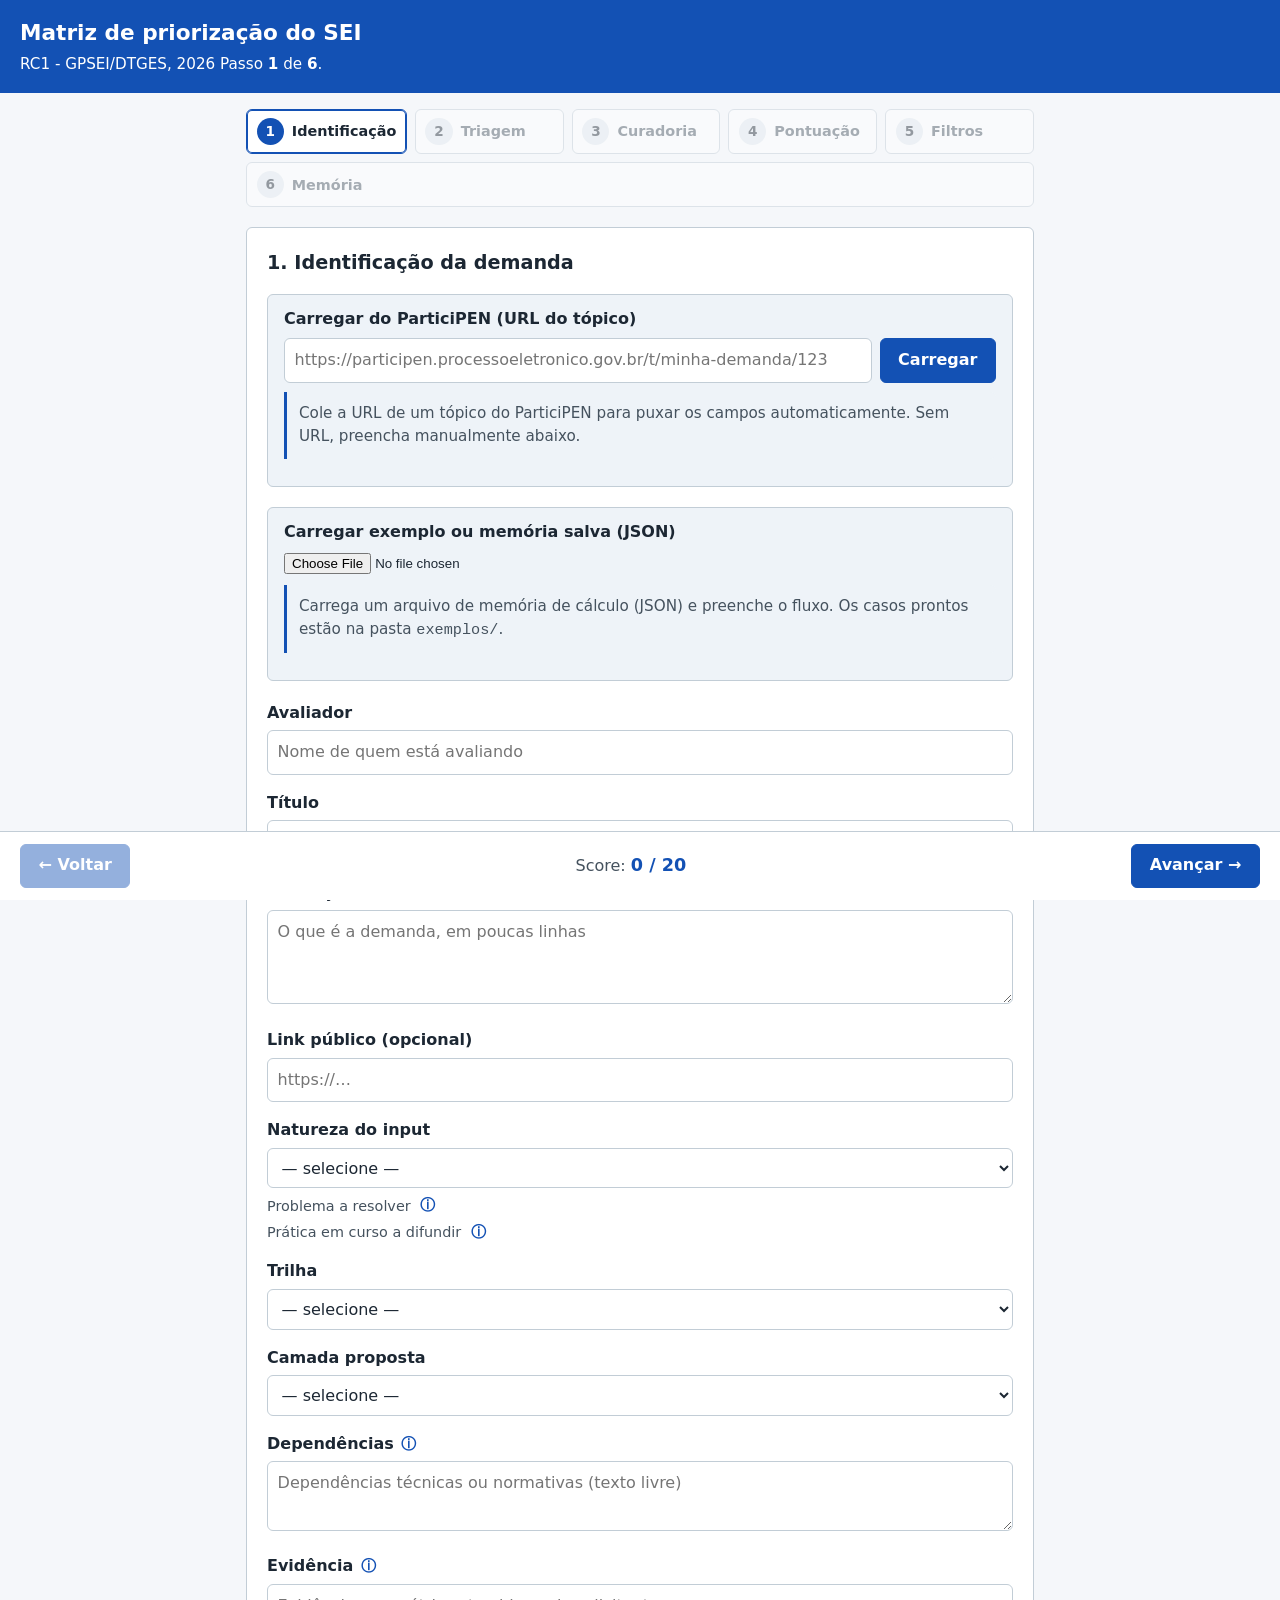
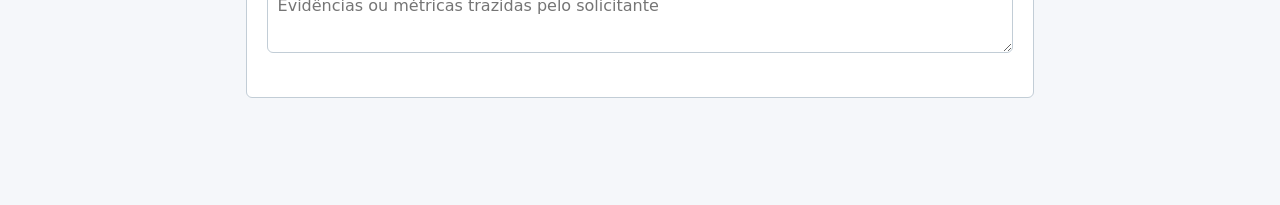
==== index.html @ 7129987b "Update text in index.html for clarity and accuracy" ====
<!DOCTYPE html>
<html lang="pt-BR">
<head>
  <meta charset="UTF-8" />
  <meta name="viewport" content="width=device-width, initial-scale=1.0" />
  <title>Calculadora da matriz de priorização do SEI — Iteração 7</title>
  <link rel="stylesheet" href="styles.css" />
</head>
<body>
  <header class="topo">
    <h1>Matriz de priorização do SEI</h1>
    <p class="subtitulo">
     RC1 - GPSEI/DTGES, 2026
      Passo <strong id="progresso-atual">1</strong> de
      <strong id="progresso-total">6</strong>.
    </p>
  </header>

  <!-- Indicador de passos: passo atual + concluídos. Volta a passos
       anteriores sem perder dados. Renderizado por app.js. -->
  <nav class="stepper" aria-label="Progresso dos passos">
    <ol id="stepper-lista"></ol>
  </nav>

  <main>
    <!-- ============================================================ -->
    <!-- PASSO 1 — Identificação da demanda                           -->
    <!-- ============================================================ -->
    <section class="passo" data-passo="0">
      <h2>1. Identificação da demanda</h2>

      <!-- Carregamento a partir de um tópico do ParticiPEN (Discourse) -->
      <div class="topico-loader">
        <label for="id-topico-url">Carregar do ParticiPEN (URL do tópico)</label>
        <div class="topico-linha">
          <input type="url" id="id-topico-url"
            placeholder="https://…/t/minha-demanda/123" />
          <button type="button" id="btn-carregar-topico">Carregar</button>
          <button type="button" id="btn-reextrair" class="secundario" hidden>Re-extrair</button>
        </div>
        <p id="topico-aviso" class="aviso" hidden role="status" aria-live="polite"></p>
        <p class="ajuda">
          Cole a URL de um tópico do ParticiPEN para puxar os campos
          automaticamente. Sem URL, preencha manualmente abaixo.
        </p>
      </div>

      <!-- Carregar um exemplo pronto ou uma memória de cálculo exportada -->
      <div class="topico-loader">
        <label for="id-exemplo-file">Carregar exemplo ou memória salva (JSON)</label>
        <input type="file" id="id-exemplo-file" accept="application/json,.json" />
        <p id="exemplo-aviso" class="aviso" role="status" aria-live="polite" hidden></p>
        <p class="ajuda">
          Carrega um arquivo de memória de cálculo (JSON) e preenche o fluxo.
          Os casos prontos estão na pasta <code>exemplos/</code>.
        </p>
      </div>

      <div class="campo">
        <label for="id-avaliador">Avaliador</label>
        <input type="text" id="id-avaliador" placeholder="Nome de quem está avaliando" />
      </div>

      <div class="campo">
        <label for="id-titulo">Título</label>
        <input type="text" id="id-titulo" placeholder="Título curto da demanda" />
      </div>

      <div class="campo">
        <label for="id-descricao">Descrição curta</label>
        <textarea id="id-descricao" rows="3"
          placeholder="O que é a demanda, em poucas linhas"></textarea>
      </div>

      <div class="campo">
        <label for="id-link">Link público (opcional)</label>
        <input type="url" id="id-link" placeholder="https://…" />
      </div>

      <div class="campo">
        <label for="id-natureza">Natureza do input</label>
        <select id="id-natureza"></select>
        <ul class="tooltip-opcoes" id="natureza-tips"></ul>
      </div>

      <div class="campo">
        <label for="id-trilha">Trilha</label>
        <select id="id-trilha"></select>
      </div>

      <div class="campo">
        <label for="id-camada">Camada proposta</label>
        <select id="id-camada"></select>
      </div>

      <div class="campo">
        <label for="id-dependencias">Dependências</label>
        <textarea id="id-dependencias" rows="2"
          placeholder="Dependências técnicas ou normativas (texto livre)"></textarea>
      </div>

      <div class="campo">
        <label for="id-evidencia">Evidência</label>
        <textarea id="id-evidencia" rows="2"
          placeholder="Evidências ou métricas trazidas pelo solicitante"></textarea>
      </div>
    </section>

    <!-- ============================================================ -->
    <!-- PASSO 2 — Triagem (ato vinculado / piso)                    -->
    <!-- ============================================================ -->
    <section class="passo" data-passo="1" hidden>
      <h2>2. Triagem — ato vinculado</h2>
      <p class="ajuda">
        O <strong>ato vinculado</strong> é uma obrigação normativa: a norma
        manda, sem juízo discricionário. Marque os gatilhos acionados — se
        qualquer um for marcado, a demanda recebe score fixo de 20 (prioridade
        absoluta), pulando a pontuação.
      </p>
      <div id="triagem-gatilhos" class="grupo-checkbox"></div>
      <p id="triagem-aviso" class="aviso alerta" role="status" aria-live="polite" hidden></p>
    </section>

    <!-- ============================================================ -->
    <!-- PASSO 3 — Curadoria de camada                                -->
    <!-- ============================================================ -->
    <section class="passo" data-passo="2" hidden>
      <h2>3. Curadoria de camada</h2>
      <p class="ajuda">
        Camada proposta no Passo 1:
        <strong id="curadoria-proposta">—</strong>.
        Confirme ou redirecione. A camada validada estabelece o teto da nota
        de Complexidade no Passo 4.
      </p>
      <div class="campo">
        <label for="curadoria-camada">Camada validada</label>
        <select id="curadoria-camada"></select>
        <ul class="tooltip-opcoes" id="camada-tips"></ul>
      </div>
    </section>

    <!-- ============================================================ -->
    <!-- PASSO 4 — Pontuação dos cinco critérios                      -->
    <!-- ============================================================ -->
    <section class="passo" data-passo="3" hidden>
      <h2>4. Pontuação dos critérios</h2>
      <p class="ajuda">
        Escolha um descritor por critério. Soma simples (0 a 20),
        atualizada em tempo real:
        <strong id="score-live" class="score-live">0 / 20</strong>
      </p>
      <div id="criterios"></div>

      <!-- Override do teto de Complexidade (revelado quando a nota excede o teto) -->
      <div id="override-complexidade" class="override-box" hidden>
        <p id="override-alerta" class="aviso alerta" aria-live="polite"></p>
        <div class="campo">
          <label for="override-justificativa">
            Justificativa do override <span class="obrigatorio">(obrigatória)</span>
          </label>
          <textarea id="override-justificativa" rows="3"
            placeholder="Por que a complexidade real é menor do que o típico desta camada?"></textarea>
        </div>
        <p id="override-pendencia" class="ajuda" role="alert" hidden>
          Preencha a justificativa do override antes de avançar.
        </p>
      </div>
    </section>

    <!-- ============================================================ -->
    <!-- PASSO 5 — Filtros automáticos                                -->
    <!-- ============================================================ -->
    <section class="passo" data-passo="4" hidden>
      <h2>5. Filtros automáticos</h2>
      <p class="ajuda">
        Regra: nota <strong>0</strong> em impacto institucional
        <strong>E</strong> nota <strong>0</strong> em ganho operacional
        encerra a demanda como conveniência estritamente local.
      </p>
      <ul class="resumo-filtros">
        <li>Impacto institucional: <strong id="filtro-impacto">—</strong></li>
        <li>Ganho operacional: <strong id="filtro-ganho">—</strong></li>
      </ul>
      <p id="filtro-status" class="aviso neutro" role="status" aria-live="polite">—</p>
    </section>

    <!-- ============================================================ -->
    <!-- PASSO 6 — Memória de cálculo                                 -->
    <!-- ============================================================ -->
    <section class="passo" data-passo="5" hidden>
      <h2>6. Memória de cálculo</h2>
      <p id="memoria-desfecho" class="aviso" role="status" aria-live="polite" hidden></p>
      <p class="ajuda">
        Dois formatos com a mesma informação: o Markdown abaixo (para colar no
        Discourse) e o JSON para download (arquivamento/processamento).
      </p>
      <div class="acoes-memoria">
        <button type="button" id="btn-copiar-md">Copiar markdown</button>
        <button type="button" id="btn-baixar-json">Baixar JSON</button>
        <button type="button" id="btn-regenerar" class="secundario">Regenerar</button>
        <span id="copia-feedback" class="feedback" role="status"></span>
      </div>
      <textarea id="memoria-saida" rows="22" readonly
        aria-label="Memória de cálculo em Markdown"></textarea>
    </section>
  </main>

  <!-- Navegação fixa -->
  <footer class="rodape-nav">
    <button type="button" id="btn-voltar">← Voltar</button>
    <span class="score-rodape">Score: <strong id="score-rodape">0 / 20</strong></span>
    <button type="button" id="btn-avancar">Avançar →</button>
  </footer>

  <script src="app.js"></script>
</body>
</html>
---- styles.css ----
/*
 * Calculadora da matriz de priorização do SEI — estilo (Iteração 6)
 * Foco: UX, acessibilidade (WCAG AA) e layout responsável até tablet.
 *
 * Paleta em variáveis CSS, com nomes neutros, para que o tema do Discourse
 * possa sobrescrever facilmente quando a calculadora for embarcada.
 */

:root {
  /* Cores (contraste verificado para WCAG AA — 4.5:1 em texto normal) */
  --cor-primaria: #1351b4;       /* azul gov.br */
  --cor-primaria-escura: #0c3a82;
  --cor-fundo: #f5f7fa;
  --cor-painel: #ffffff;
  --cor-texto: #1c2733;          /* ~13:1 sobre branco */
  --cor-texto-fraco: #45525e;    /* ~7:1 sobre branco */
  --cor-borda: #c2cdd6;
  --cor-ok: #176b38;             /* verde escuro — AA sobre fundo claro */
  --cor-ok-fundo: #e7f6ec;
  --cor-alerta: #9a3d00;         /* laranja escuro — AA sobre fundo claro */
  --cor-alerta-fundo: #fff3e8;
  --cor-info-fundo: #eef3f8;
  --cor-foco: #ffcd07;           /* anel de foco amarelo (alto contraste) */
  --raio: 6px;
}

* { box-sizing: border-box; }

html { font-size: 100%; } /* respeita o tamanho base do usuário */

body {
  margin: 0;
  font-family: system-ui, -apple-system, "Segoe UI", Roboto, Arial, sans-serif;
  font-size: 16px;               /* corpo nunca abaixo de 16px */
  color: var(--cor-texto);
  background: var(--cor-fundo);
  line-height: 1.55;
  padding-bottom: 88px;          /* espaço para o rodapé fixo */
}

/* --- Foco visível (geometria + cor, nunca só cor) --------------------- */
:focus-visible {
  outline: 3px solid var(--cor-primaria);
  outline-offset: 2px;
  border-radius: 2px;
}
/* Em superfícies azuis (botões preenchidos) o anel vira amarelo p/ contraste */
button:not(.secundario):not(.link):focus-visible {
  outline-color: var(--cor-foco);
}

/* --- Cabeçalho -------------------------------------------------------- */
.topo {
  background: var(--cor-primaria);
  color: #fff;
  padding: 1rem 1.25rem;
}
.topo h1 { margin: 0 0 .25rem; font-size: 1.35rem; }
.subtitulo { margin: 0; font-size: .95rem; }

/* --- Indicador de passos (stepper) ------------------------------------ */
.stepper { max-width: 820px; margin: 1rem auto 0; padding: 0 1rem; }
.stepper ol {
  list-style: none;
  display: flex;
  flex-wrap: wrap;
  gap: .5rem;
  margin: 0;
  padding: 0;
}
.stepper li { flex: 1 1 7rem; }
.stepper button {
  width: 100%;
  display: flex;
  align-items: center;
  gap: .5rem;
  text-align: left;
  background: var(--cor-painel);
  color: var(--cor-texto-fraco);
  border: 1px solid var(--cor-borda);
  border-radius: var(--raio);
  padding: .5rem .6rem;
  font-size: .9rem;
  font-weight: 600;
}
.stepper .passo-num {
  display: inline-flex;
  align-items: center;
  justify-content: center;
  width: 1.7rem;
  height: 1.7rem;
  flex-shrink: 0;
  border-radius: 50%;
  background: #e3e9ef;
  color: var(--cor-texto);
  font-size: .85rem;
  font-weight: 700;
}
.stepper li.completo .passo-num { background: var(--cor-ok); color: #fff; }
.stepper li.completo button { color: var(--cor-texto); }
.stepper li.atual button {
  color: var(--cor-texto);
  border-color: var(--cor-primaria);
  box-shadow: inset 0 0 0 1px var(--cor-primaria);
}
.stepper li.atual .passo-num { background: var(--cor-primaria); color: #fff; }
.stepper button[disabled] { cursor: default; }

/* --- Conteúdo --------------------------------------------------------- */
main {
  max-width: 820px;
  margin: 1.25rem auto;
  padding: 0 1rem;
}

.passo {
  background: var(--cor-painel);
  border: 1px solid var(--cor-borda);
  border-radius: var(--raio);
  padding: 1.25rem;
}
.passo h2 { margin-top: 0; font-size: 1.2rem; }

.ajuda {
  font-size: .95rem;
  color: var(--cor-texto-fraco);
  background: var(--cor-info-fundo);
  border-left: 3px solid var(--cor-primaria);
  padding: .6rem .75rem;
  border-radius: 0 var(--raio) var(--raio) 0;
}
.ajuda em { color: var(--cor-alerta); font-style: italic; }

/* --- Carregamento a partir de tópico do ParticiPEN (Passo 1) ---------- */
.topico-loader {
  border: 1px solid var(--cor-borda);
  border-radius: var(--raio);
  background: var(--cor-info-fundo);
  padding: .75rem 1rem;
  margin-bottom: 1.25rem;
}
.topico-loader > label {
  display: block;
  font-weight: 600;
  margin-bottom: .4rem;
}
.topico-linha {
  display: flex;
  flex-wrap: wrap;
  gap: .5rem;
}
.topico-linha input {
  flex: 1 1 16rem;
  min-width: 0;
  padding: .55rem .6rem;
  border: 1px solid var(--cor-borda);
  border-radius: var(--raio);
  font: inherit;
}
.topico-loader .ajuda { margin-top: .6rem; }
.topico-loader .aviso { margin-top: .6rem; }

/* --- Tooltips contextuais (ícone ⓘ + popover discreto) ---------------- */
.tip-wrap {
  position: relative;
  display: inline-flex;
  align-items: center;
}
/* O ícone é um <button>; reseta o estilo padrão de botão. */
.tip-icon {
  background: none;
  border: none;
  color: var(--cor-primaria);
  padding: 0 .15rem;
  margin-left: .3rem;
  font: inherit;
  font-size: .95rem;
  line-height: 1;
  font-weight: 700;
  cursor: help;
  border-radius: 50%;
}
.tip-icon:hover { background: none; color: var(--cor-primaria-escura); }
.tip-popover {
  position: absolute;
  top: calc(100% + 6px);
  left: 0;
  z-index: 60;
  width: max-content;
  max-width: 280px;
  padding: .6rem .7rem;
  background: var(--cor-painel);
  color: var(--cor-texto);
  border: 1px solid var(--cor-borda);
  border-radius: var(--raio);
  box-shadow: 0 4px 14px rgba(0, 0, 0, .18);
  font-size: .85rem;
  font-weight: 400;
  font-style: normal;
  line-height: 1.45;
  text-align: left;
  white-space: normal;
}
/* Lista de opções com tooltip (campos select: natureza, camada) */
.tooltip-opcoes {
  list-style: none;
  margin: .4rem 0 0;
  padding: 0;
  display: flex;
  flex-direction: column;
  gap: .25rem;
  font-size: .9rem;
  color: var(--cor-texto-fraco);
}
.tooltip-opcoes li {
  display: flex;
  align-items: center;
  gap: .15rem;
}

/* --- Campos de formulário --------------------------------------------- */
.campo { margin-bottom: 1rem; }
.campo label {
  display: block;
  font-weight: 600;
  margin-bottom: .3rem;
}
.campo input,
.campo textarea,
.campo select {
  width: 100%;
  padding: .55rem .6rem;
  border: 1px solid var(--cor-borda);
  border-radius: var(--raio);
  font: inherit;
  color: var(--cor-texto);
  background: #fff;
}
.campo textarea { resize: vertical; }

/* --- Checkboxes da triagem -------------------------------------------- */
.grupo-checkbox { display: grid; gap: .5rem; }
.checkbox-linha {
  display: flex;
  align-items: center;
  gap: .5rem;
  padding: .55rem .6rem;
  border: 1px solid var(--cor-borda);
  border-radius: var(--raio);
  cursor: pointer;
}
.checkbox-linha input { width: auto; }
.checkbox-linha:has(input:checked) {
  border-color: var(--cor-primaria);
  background: #eaf1fb;
}

/* --- Critérios e descritores ------------------------------------------ */
.criterio {
  border: 1px solid var(--cor-borda);
  border-radius: var(--raio);
  padding: .75rem 1rem 1rem;
  margin: 0 0 1rem;
}
.criterio legend {
  font-weight: 700;
  font-size: 1.05rem;
  padding: 0 .4rem;
}
.tag {
  font-weight: 600;
  font-size: .8rem;
  color: var(--cor-alerta);
  background: var(--cor-alerta-fundo);
  padding: .1rem .4rem;
  border-radius: 4px;
}
.criterio-descricao {
  margin: .25rem 0 .75rem;
  font-size: .95rem;
  color: var(--cor-texto-fraco);
}
/* Aspectos do Impacto institucional, em lista de bullets */
.criterio-aspectos {
  margin: .25rem 0 .75rem;
  padding-left: 1.4rem;
  font-size: .95rem;
  color: var(--cor-texto-fraco);
}
.criterio-aspectos li { margin: .15rem 0; }
/* Observações destacadas (caveats sobre o piso vinculado) */
.criterio-observacao {
  margin: .35rem 0;
  padding: .4rem .6rem;
  font-size: .9rem;
  font-style: italic;
  color: var(--cor-alerta);
  background: var(--cor-alerta-fundo);
  border-left: 3px solid var(--cor-alerta);
  border-radius: 0 var(--raio) var(--raio) 0;
}
/* Descritores visíveis por padrão (não dependem de hover) */
.descritor-linha {
  display: flex;
  align-items: flex-start;
  gap: .6rem;
  padding: .5rem;
  border-radius: var(--raio);
  cursor: pointer;
}
.descritor-linha:hover { background: #f0f4f9; }
.descritor-linha:has(input:checked) { background: #eaf1fb; }
.descritor-linha:has(input:focus-visible) {
  outline: 3px solid var(--cor-foco);
  outline-offset: 1px;
}
.descritor-linha input { margin-top: .2rem; }
.nota-badge {
  display: inline-flex;
  align-items: center;
  justify-content: center;
  min-width: 1.6rem;
  height: 1.6rem;
  background: var(--cor-primaria);
  color: #fff;
  border-radius: 50%;
  font-size: .85rem;
  font-weight: 700;
  flex-shrink: 0;
}
.descritor-texto { font-size: 1rem; }

/* Radios desabilitados (ex.: Core SEI fixa Complexidade) */
.descritor-linha input:disabled { cursor: not-allowed; }
.descritor-linha:has(input:disabled) { opacity: .6; cursor: not-allowed; }
.descritor-linha:has(input:disabled):hover { background: transparent; }

/* Notas acima do teto da camada (override possível) */
.descritor-linha.acima-teto { background: var(--cor-alerta-fundo); }
.descritor-linha.acima-teto .nota-badge { background: var(--cor-alerta); }

/* Nota de teto sob o critério de Complexidade */
.teto-nota {
  margin: .25rem 0 .6rem;
  padding: .45rem .6rem;
  font-size: .95rem;
  border-radius: var(--raio);
  background: var(--cor-info-fundo);
  color: var(--cor-texto-fraco);
  border-left: 3px solid var(--cor-primaria);
}
.teto-nota.fixa {
  background: var(--cor-alerta-fundo);
  color: var(--cor-alerta);
  border-left-color: var(--cor-alerta);
}

/* Caixa de override (revelada quando a nota excede o teto) */
.override-box {
  margin-top: 1rem;
  padding: .75rem 1rem;
  border: 1px solid var(--cor-alerta);
  border-radius: var(--raio);
  background: #fff9f3;
}
.obrigatorio { color: var(--cor-alerta); font-weight: 600; }

/* Botão-link usado nos atalhos de retomada do desfecho */
button.link {
  background: none;
  border: none;
  color: var(--cor-primaria);
  text-decoration: underline;
  padding: 0;
  font: inherit;
}
button.link:hover { color: var(--cor-primaria-escura); }

/* Soma em tempo real — proeminente */
.score-live {
  color: var(--cor-primaria);
  font-size: 1.15rem;
  font-weight: 700;
}

/* --- Painel de filtros (passo 5) -------------------------------------- */
.resumo-filtros { list-style: none; padding: 0; }
.resumo-filtros li { padding: .25rem 0; }

/* --- Avisos / mensagens (cor + ícone, no mesmo container, sem modal) -- */
.aviso {
  padding: .6rem .75rem;
  border-radius: var(--raio);
  font-size: .95rem;
}
.aviso::before {
  margin-right: .45rem;
  font-weight: 700;
}
.aviso.neutro { background: var(--cor-info-fundo); color: var(--cor-texto-fraco); }
.aviso.neutro::before { content: "ℹ"; color: var(--cor-primaria); }
.aviso.ok { background: var(--cor-ok-fundo); color: var(--cor-ok); }
.aviso.ok::before { content: "✓"; }
.aviso.alerta { background: var(--cor-alerta-fundo); color: var(--cor-alerta); }
.aviso.alerta::before { content: "⚠"; }

/* --- Memória de cálculo (passo 6) ------------------------------------- */
.acoes-memoria {
  display: flex;
  flex-wrap: wrap;
  align-items: center;
  gap: .75rem;
  margin-bottom: .6rem;
}
#memoria-saida {
  width: 100%;
  font-family: ui-monospace, "Cascadia Code", Consolas, monospace;
  font-size: .9rem;
  padding: .75rem;
  border: 1px solid var(--cor-borda);
  border-radius: var(--raio);
  background: #fbfcfe;
  color: var(--cor-texto);
}
.feedback { font-size: .95rem; color: var(--cor-ok); font-weight: 600; }

/* --- Botões ----------------------------------------------------------- */
button {
  font: inherit;
  cursor: pointer;
  padding: .55rem 1.1rem;
  border: 1px solid var(--cor-primaria);
  background: var(--cor-primaria);
  color: #fff;
  border-radius: var(--raio);
  font-weight: 600;
}
button:hover { background: var(--cor-primaria-escura); border-color: var(--cor-primaria-escura); }
button:disabled { opacity: .45; cursor: not-allowed; }
button.secundario {
  background: #fff;
  color: var(--cor-primaria);
}
button.secundario:hover { background: var(--cor-info-fundo); }

/* --- Rodapé de navegação fixo ----------------------------------------- */
.rodape-nav {
  position: fixed;
  bottom: 0;
  left: 0;
  right: 0;
  display: flex;
  align-items: center;
  justify-content: space-between;
  gap: 1rem;
  padding: .75rem 1.25rem;
  background: var(--cor-painel);
  border-top: 1px solid var(--cor-borda);
}
.score-rodape { font-size: 1rem; color: var(--cor-texto-fraco); }
.score-rodape strong { color: var(--cor-primaria); font-size: 1.1rem; }

/* --- Responsivo ------------------------------------------------------- */
/* Tablet (≤ 820px): passos do stepper ficam compactos, mas legíveis. */
@media (max-width: 820px) {
  .stepper li { flex: 1 1 5rem; }
  .stepper button { font-size: .82rem; padding: .45rem .5rem; }
}
/* Telas estreitas (não é foco, mas não pode quebrar) */
@media (max-width: 560px) {
  .stepper button .passo-rotulo { display: none; } /* mostra só o número */
  .rodape-nav { flex-wrap: wrap; gap: .5rem; }
}
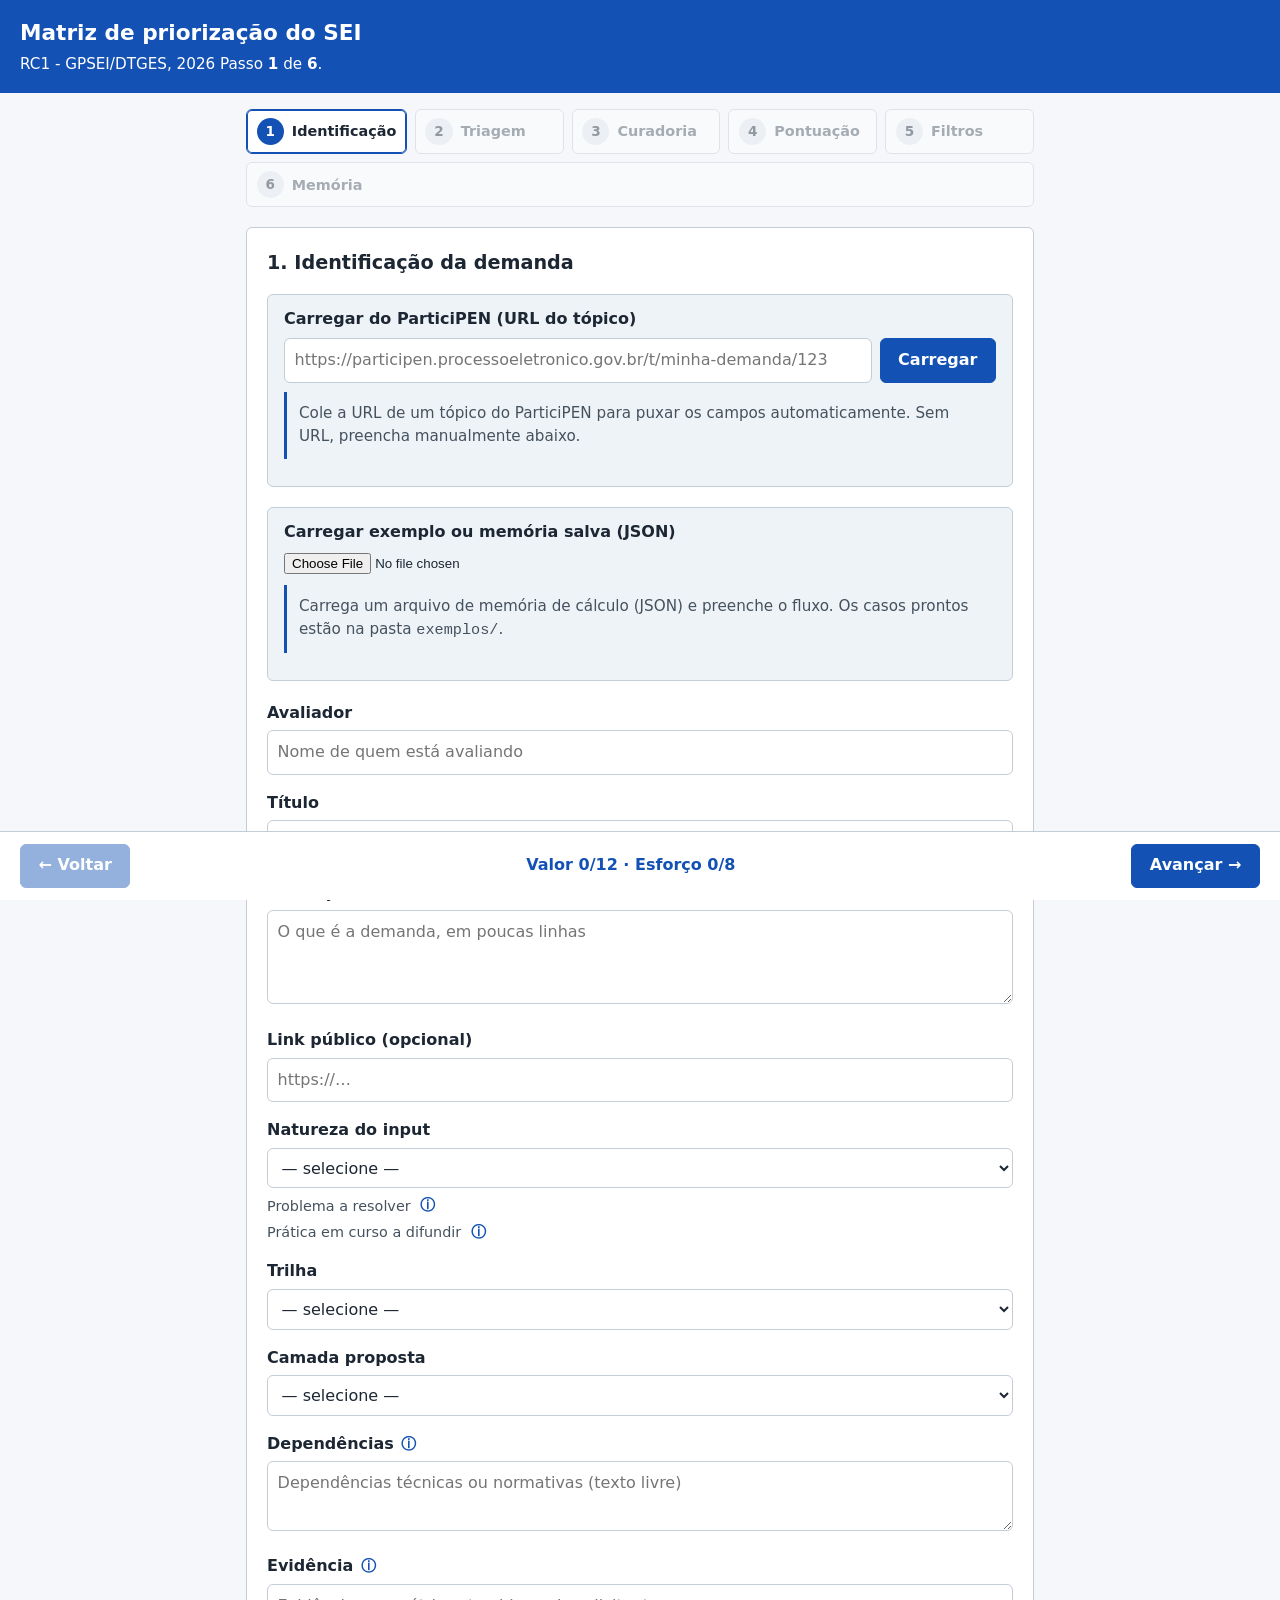
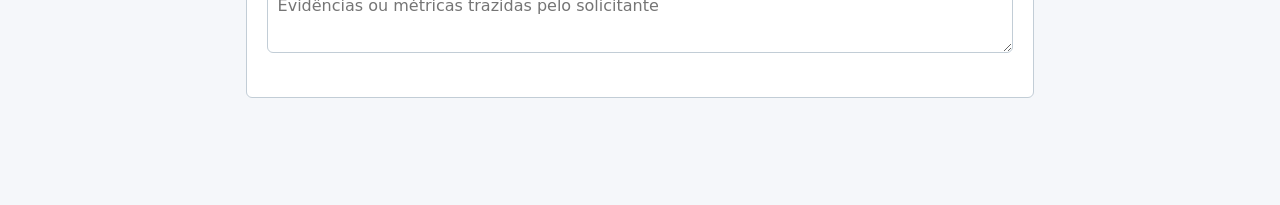
==== commit 5b7a5f82: "Patch 5: matriz valor × esforço e plotagem em quadrantes Substitui a soma única 0-20 da matriz discr" ====
--- a/index.html
+++ b/index.html
@@ -3,7 +3,7 @@
 <head>
   <meta charset="UTF-8" />
   <meta name="viewport" content="width=device-width, initial-scale=1.0" />
-  <title>Calculadora da matriz de priorização do SEI — Iteração 7</title>
+  <title>Calculadora da matriz de priorização do SEI</title>
   <link rel="stylesheet" href="styles.css" />
 </head>
 <body>
@@ -114,8 +114,8 @@
       <p class="ajuda">
         O <strong>ato vinculado</strong> é uma obrigação normativa: a norma
         manda, sem juízo discricionário. Marque os gatilhos acionados — se
-        qualquer um for marcado, a demanda recebe score fixo de 20 (prioridade
-        absoluta), pulando a pontuação.
+        qualquer um for marcado, a demanda fica fora da matriz discricionária
+        (encaminhamento direto ao topo da fila), pulando a pontuação.
       </p>
       <div id="triagem-gatilhos" class="grupo-checkbox"></div>
       <p id="triagem-aviso" class="aviso alerta" role="status" aria-live="polite" hidden></p>
@@ -129,8 +129,8 @@
       <p class="ajuda">
         Camada proposta no Passo 1:
         <strong id="curadoria-proposta">—</strong>.
-        Confirme ou redirecione. A camada validada estabelece o teto da nota
-        de Complexidade no Passo 4.
+        Confirme ou redirecione. A camada validada estabelece o piso da nota
+        de Complexidade no Passo 4 (complexidade mínima plausível).
       </p>
       <div class="campo">
         <label for="curadoria-camada">Camada validada</label>
@@ -145,13 +145,14 @@
     <section class="passo" data-passo="3" hidden>
       <h2>4. Pontuação dos critérios</h2>
       <p class="ajuda">
-        Escolha um descritor por critério. Soma simples (0 a 20),
-        atualizada em tempo real:
-        <strong id="score-live" class="score-live">0 / 20</strong>
+        Duas dimensões independentes: <strong>Valor</strong> (0–12, ordena a
+        fila) e <strong>Esforço de entrega</strong> (0–8, orienta o tratamento e
+        desempata — menor esforço primeiro). Atualizado em tempo real:
+        <strong id="score-live" class="score-live">Valor 0/12 · Esforço 0/8</strong>
       </p>
       <div id="criterios"></div>
 
-      <!-- Override do teto de Complexidade (revelado quando a nota excede o teto) -->
+      <!-- Override do piso de Complexidade (revelado quando a nota fica abaixo do piso) -->
       <div id="override-complexidade" class="override-box" hidden>
         <p id="override-alerta" class="aviso alerta" aria-live="polite"></p>
         <div class="campo">
@@ -190,9 +191,23 @@
     <section class="passo" data-passo="5" hidden>
       <h2>6. Memória de cálculo</h2>
       <p id="memoria-desfecho" class="aviso" role="status" aria-live="polite" hidden></p>
+
+      <!-- Plotagem valor × esforço. Sob ato vinculado dá lugar ao card. -->
+      <div id="plotagem-bloco">
+        <h3 class="plotagem-titulo">Plotagem em quadrantes</h3>
+        <div id="plotagem-svg" class="plotagem-svg" role="img"
+             aria-label="Posição da demanda na matriz valor × esforço"></div>
+        <p id="plotagem-nota" class="plotagem-nota">
+          Linhas de corte: valor ≥ 6 alto, esforço ≥ 4 alto (convenção revisável).
+        </p>
+        <button type="button" id="btn-baixar-svg" class="secundario">Baixar como SVG</button>
+      </div>
+      <div id="plotagem-piso-card" class="piso-card" role="status" hidden></div>
+
       <p class="ajuda">
         Dois formatos com a mesma informação: o Markdown abaixo (para colar no
-        Discourse) e o JSON para download (arquivamento/processamento).
+        Discourse, já com a plotagem embutida) e o JSON para download
+        (arquivamento/processamento).
       </p>
       <div class="acoes-memoria">
         <button type="button" id="btn-copiar-md">Copiar markdown</button>
@@ -208,7 +223,7 @@
   <!-- Navegação fixa -->
   <footer class="rodape-nav">
     <button type="button" id="btn-voltar">← Voltar</button>
-    <span class="score-rodape">Score: <strong id="score-rodape">0 / 20</strong></span>
+    <span class="score-rodape"><strong id="score-rodape">Valor 0/12 · Esforço 0/8</strong></span>
     <button type="button" id="btn-avancar">Avançar →</button>
   </footer>
 
--- a/styles.css
+++ b/styles.css
@@ -335,12 +335,12 @@
 .descritor-linha:has(input:disabled) { opacity: .6; cursor: not-allowed; }
 .descritor-linha:has(input:disabled):hover { background: transparent; }
 
-/* Notas acima do teto da camada (override possível) */
-.descritor-linha.acima-teto { background: var(--cor-alerta-fundo); }
-.descritor-linha.acima-teto .nota-badge { background: var(--cor-alerta); }
-
-/* Nota de teto sob o critério de Complexidade */
-.teto-nota {
+/* Notas abaixo do piso da camada (override possível) */
+.descritor-linha.abaixo-piso { background: var(--cor-alerta-fundo); }
+.descritor-linha.abaixo-piso .nota-badge { background: var(--cor-alerta); }
+
+/* Nota de piso sob o critério de Complexidade */
+.piso-nota {
   margin: .25rem 0 .6rem;
   padding: .45rem .6rem;
   font-size: .95rem;
@@ -349,13 +349,87 @@
   color: var(--cor-texto-fraco);
   border-left: 3px solid var(--cor-primaria);
 }
-.teto-nota.fixa {
+.piso-nota.fixa {
   background: var(--cor-alerta-fundo);
   color: var(--cor-alerta);
   border-left-color: var(--cor-alerta);
 }
 
-/* Caixa de override (revelada quando a nota excede o teto) */
+/* --- Blocos de critérios (Valor × Esforço de entrega) — Passo 4 -------- */
+.bloco-criterios {
+  border: 1px solid var(--cor-borda);
+  border-radius: var(--raio);
+  padding: .75rem 1rem 1rem;
+  margin: 0 0 1.25rem;
+  background: #fbfcfe;
+}
+.bloco-cabecalho { margin-bottom: .75rem; }
+.bloco-titulo {
+  display: flex;
+  align-items: baseline;
+  justify-content: space-between;
+  gap: .75rem;
+  margin: 0;
+  font-size: 1.1rem;
+  color: var(--cor-primaria);
+  border-bottom: 2px solid var(--cor-primaria);
+  padding-bottom: .3rem;
+}
+.bloco-subtotal {
+  font-size: 1rem;
+  font-weight: 700;
+  color: var(--cor-primaria);
+  white-space: nowrap;
+}
+.bloco-ajuda {
+  margin: .4rem 0 0;
+  font-size: .9rem;
+  color: var(--cor-texto-fraco);
+}
+/* Dentro do bloco, os fieldsets de critério dispensam a moldura externa. */
+.bloco-criterios .criterio {
+  border: none;
+  border-top: 1px solid var(--cor-borda);
+  border-radius: 0;
+  padding: .75rem .25rem 1rem;
+  margin: 0;
+}
+.bloco-criterios .criterio:first-of-type { border-top: none; }
+
+/* --- Plotagem em quadrantes (Passo 6) --------------------------------- */
+.plotagem-titulo { margin: 1rem 0 .5rem; font-size: 1.1rem; }
+.plotagem-svg {
+  width: 100%;
+  max-width: 620px;
+  margin: 0 auto;
+}
+.plotagem-svg svg { width: 100%; height: auto; display: block; }
+.plotagem-nota {
+  margin: .4rem 0 .75rem;
+  font-size: .85rem;
+  font-style: italic;
+  color: var(--cor-texto-fraco);
+}
+
+/* Card de ato vinculado (substitui a plotagem — sem posição no quadrante) */
+.piso-card {
+  margin: 1rem 0;
+  padding: 1rem 1.25rem;
+  border: 1px solid var(--cor-alerta);
+  border-left: 5px solid var(--cor-alerta);
+  border-radius: var(--raio);
+  background: var(--cor-alerta-fundo);
+  color: var(--cor-alerta);
+  font-size: 1rem;
+  line-height: 1.55;
+}
+.piso-card-sub {
+  display: inline-block;
+  margin-top: .4rem;
+  font-weight: 600;
+}
+
+/* Caixa de override (revelada quando a nota fica abaixo do piso) */
 .override-box {
   margin-top: 1rem;
   padding: .75rem 1rem;
@@ -457,8 +531,8 @@
   background: var(--cor-painel);
   border-top: 1px solid var(--cor-borda);
 }
-.score-rodape { font-size: 1rem; color: var(--cor-texto-fraco); }
-.score-rodape strong { color: var(--cor-primaria); font-size: 1.1rem; }
+.score-rodape { font-size: .95rem; color: var(--cor-texto-fraco); text-align: center; }
+.score-rodape strong { color: var(--cor-primaria); font-size: 1rem; font-weight: 700; }
 
 /* --- Responsivo ------------------------------------------------------- */
 /* Tablet (≤ 820px): passos do stepper ficam compactos, mas legíveis. */
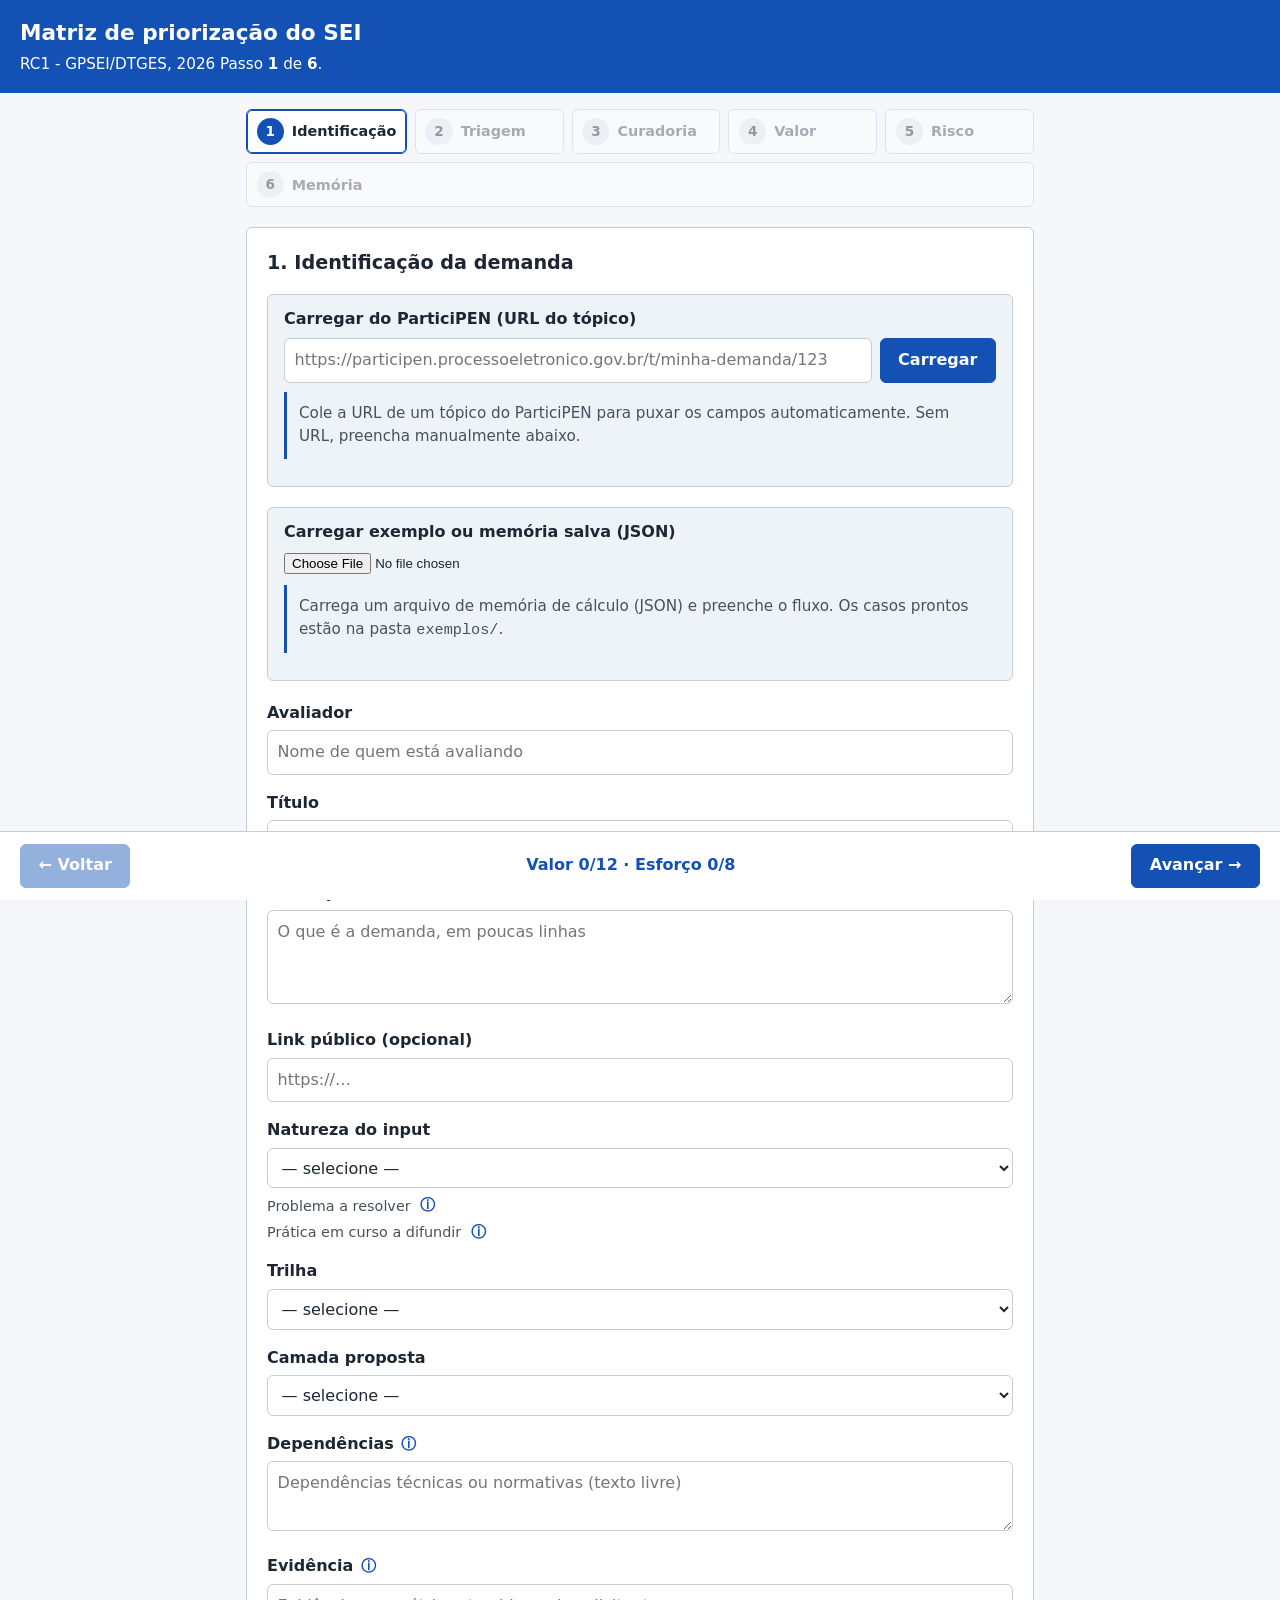
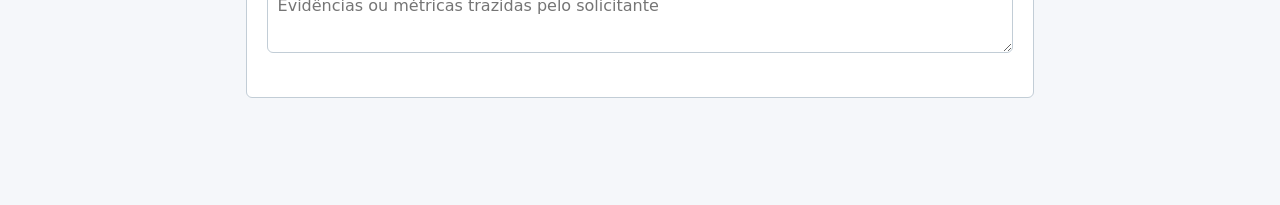
==== commit f14f85a7: "Refina o fluxo: passos de valor/risco, remove filtro 0+0, timestamp BR, botão Planner Lote de correç" ====
--- a/index.html
+++ b/index.html
@@ -116,6 +116,7 @@
         manda, sem juízo discricionário. Marque os gatilhos acionados — se
         qualquer um for marcado, a demanda fica fora da matriz discricionária
         (encaminhamento direto ao topo da fila), pulando a pontuação.
+        <strong>Se não for ato vinculado, deixe tudo em branco e avance.</strong>
       </p>
       <div id="triagem-gatilhos" class="grupo-checkbox"></div>
       <p id="triagem-aviso" class="aviso alerta" role="status" aria-live="polite" hidden></p>
@@ -140,17 +141,30 @@
     </section>
 
     <!-- ============================================================ -->
-    <!-- PASSO 4 — Pontuação dos cinco critérios                      -->
+    <!-- PASSO 4 — Avaliação de valor (bloco Valor)                   -->
     <!-- ============================================================ -->
     <section class="passo" data-passo="3" hidden>
-      <h2>4. Pontuação dos critérios</h2>
-      <p class="ajuda">
-        Duas dimensões independentes: <strong>Valor</strong> (0–12, ordena a
-        fila) e <strong>Esforço de entrega</strong> (0–8, orienta o tratamento e
-        desempata — menor esforço primeiro). Atualizado em tempo real:
-        <strong id="score-live" class="score-live">Valor 0/12 · Esforço 0/8</strong>
-      </p>
-      <div id="criterios"></div>
+      <h2>4. Avaliação de valor</h2>
+      <p class="ajuda">
+        Quanto a demanda entrega de valor — <strong>ordena a fila</strong> (0–12).
+        Escolha um descritor por critério. Subtotal:
+        <strong id="subtotal-valor" class="score-live">0/12</strong>
+      </p>
+      <div id="criterios-valor"></div>
+    </section>
+
+    <!-- ============================================================ -->
+    <!-- PASSO 5 — Avaliação de risco (bloco Esforço de entrega)      -->
+    <!-- ============================================================ -->
+    <section class="passo" data-passo="4" hidden>
+      <h2>5. Avaliação de risco</h2>
+      <p class="ajuda">
+        O esforço e o risco de entrega — <strong>orientam o tratamento e
+        desempatam</strong> (menor primeiro; 0–8): complexidade e risco de
+        entrega. Subtotal:
+        <strong id="subtotal-esforco" class="score-live">0/8</strong>
+      </p>
+      <div id="criterios-risco"></div>
 
       <!-- Override do piso de Complexidade (revelado quando a nota fica abaixo do piso) -->
       <div id="override-complexidade" class="override-box" hidden>
@@ -169,30 +183,12 @@
     </section>
 
     <!-- ============================================================ -->
-    <!-- PASSO 5 — Filtros automáticos                                -->
-    <!-- ============================================================ -->
-    <section class="passo" data-passo="4" hidden>
-      <h2>5. Filtros automáticos</h2>
-      <p class="ajuda">
-        Regra: nota <strong>0</strong> em impacto institucional
-        <strong>E</strong> nota <strong>0</strong> em ganho operacional
-        encerra a demanda como conveniência estritamente local.
-      </p>
-      <ul class="resumo-filtros">
-        <li>Impacto institucional: <strong id="filtro-impacto">—</strong></li>
-        <li>Ganho operacional: <strong id="filtro-ganho">—</strong></li>
-      </ul>
-      <p id="filtro-status" class="aviso neutro" role="status" aria-live="polite">—</p>
-    </section>
-
-    <!-- ============================================================ -->
     <!-- PASSO 6 — Memória de cálculo                                 -->
     <!-- ============================================================ -->
     <section class="passo" data-passo="5" hidden>
       <h2>6. Memória de cálculo</h2>
-      <p id="memoria-desfecho" class="aviso" role="status" aria-live="polite" hidden></p>
-
-      <!-- Plotagem valor × esforço. Sob ato vinculado dá lugar ao card. -->
+
+      <!-- Plotagem valor × esforço (no início do passo). Sob ato vinculado dá lugar ao card. -->
       <div id="plotagem-bloco">
         <h3 class="plotagem-titulo">Plotagem em quadrantes</h3>
         <div id="plotagem-svg" class="plotagem-svg" role="img"
@@ -200,17 +196,21 @@
         <p id="plotagem-nota" class="plotagem-nota">
           Linhas de corte: valor ≥ 6 alto, esforço ≥ 4 alto (convenção revisável).
         </p>
+        <button type="button" id="btn-baixar-png" class="secundario">Baixar como PNG</button>
         <button type="button" id="btn-baixar-svg" class="secundario">Baixar como SVG</button>
       </div>
       <div id="plotagem-piso-card" class="piso-card" role="status" hidden></div>
 
-      <p class="ajuda">
-        Dois formatos com a mesma informação: o Markdown abaixo (para colar no
-        Discourse, já com a plotagem embutida) e o JSON para download
-        (arquivamento/processamento).
+      <p id="memoria-desfecho" class="aviso" role="status" aria-live="polite" hidden></p>
+
+      <p class="ajuda">
+        O texto abaixo (Markdown) é o formato do ParticiPEN — cole-o num tópico.
+        <strong>Copiar para o Planner</strong> copia em formato rico (Microsoft),
+        para colar direto num cartão do Planner; <strong>Baixar JSON</strong>
+        guarda para arquivamento/processamento.
       </p>
       <div class="acoes-memoria">
-        <button type="button" id="btn-copiar-md">Copiar markdown</button>
+        <button type="button" id="btn-copiar-planner">Copiar para o Planner</button>
         <button type="button" id="btn-baixar-json">Baixar JSON</button>
         <button type="button" id="btn-regenerar" class="secundario">Regenerar</button>
         <span id="copia-feedback" class="feedback" role="status"></span>
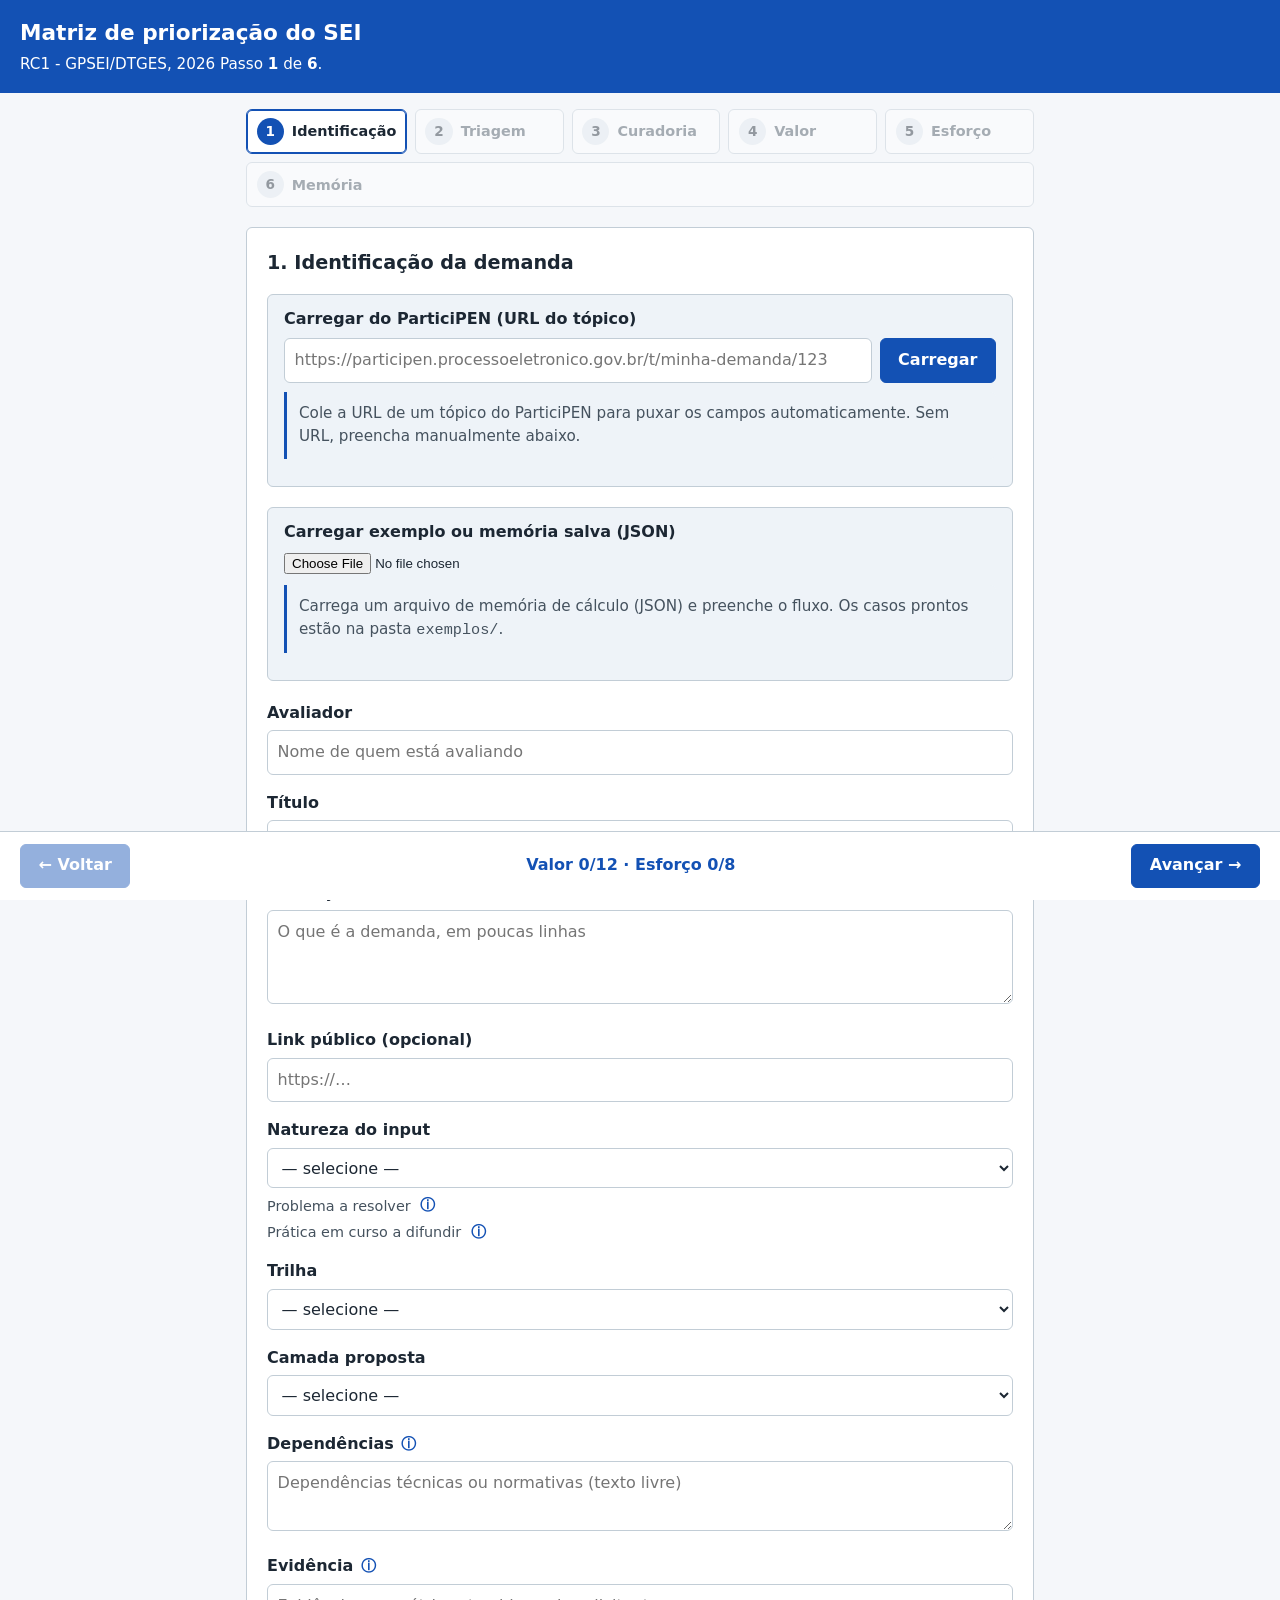
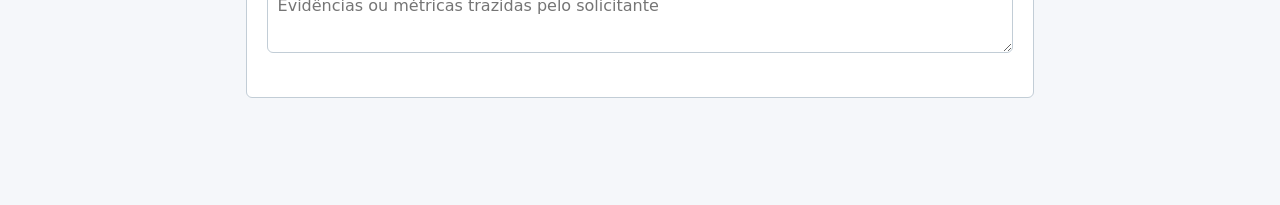
==== commit 2b61114c: "Passo 5: 'Avaliação de risco' -> 'Avaliação de esforço' Casa o título do passo com o eixo 'Esforço d" ====
--- a/index.html
+++ b/index.html
@@ -154,10 +154,10 @@
     </section>
 
     <!-- ============================================================ -->
-    <!-- PASSO 5 — Avaliação de risco (bloco Esforço de entrega)      -->
+    <!-- PASSO 5 — Avaliação de esforço (bloco Esforço de entrega)    -->
     <!-- ============================================================ -->
     <section class="passo" data-passo="4" hidden>
-      <h2>5. Avaliação de risco</h2>
+      <h2>5. Avaliação de esforço</h2>
       <p class="ajuda">
         O esforço e o risco de entrega — <strong>orientam o tratamento e
         desempatam</strong> (menor primeiro; 0–8): complexidade e risco de
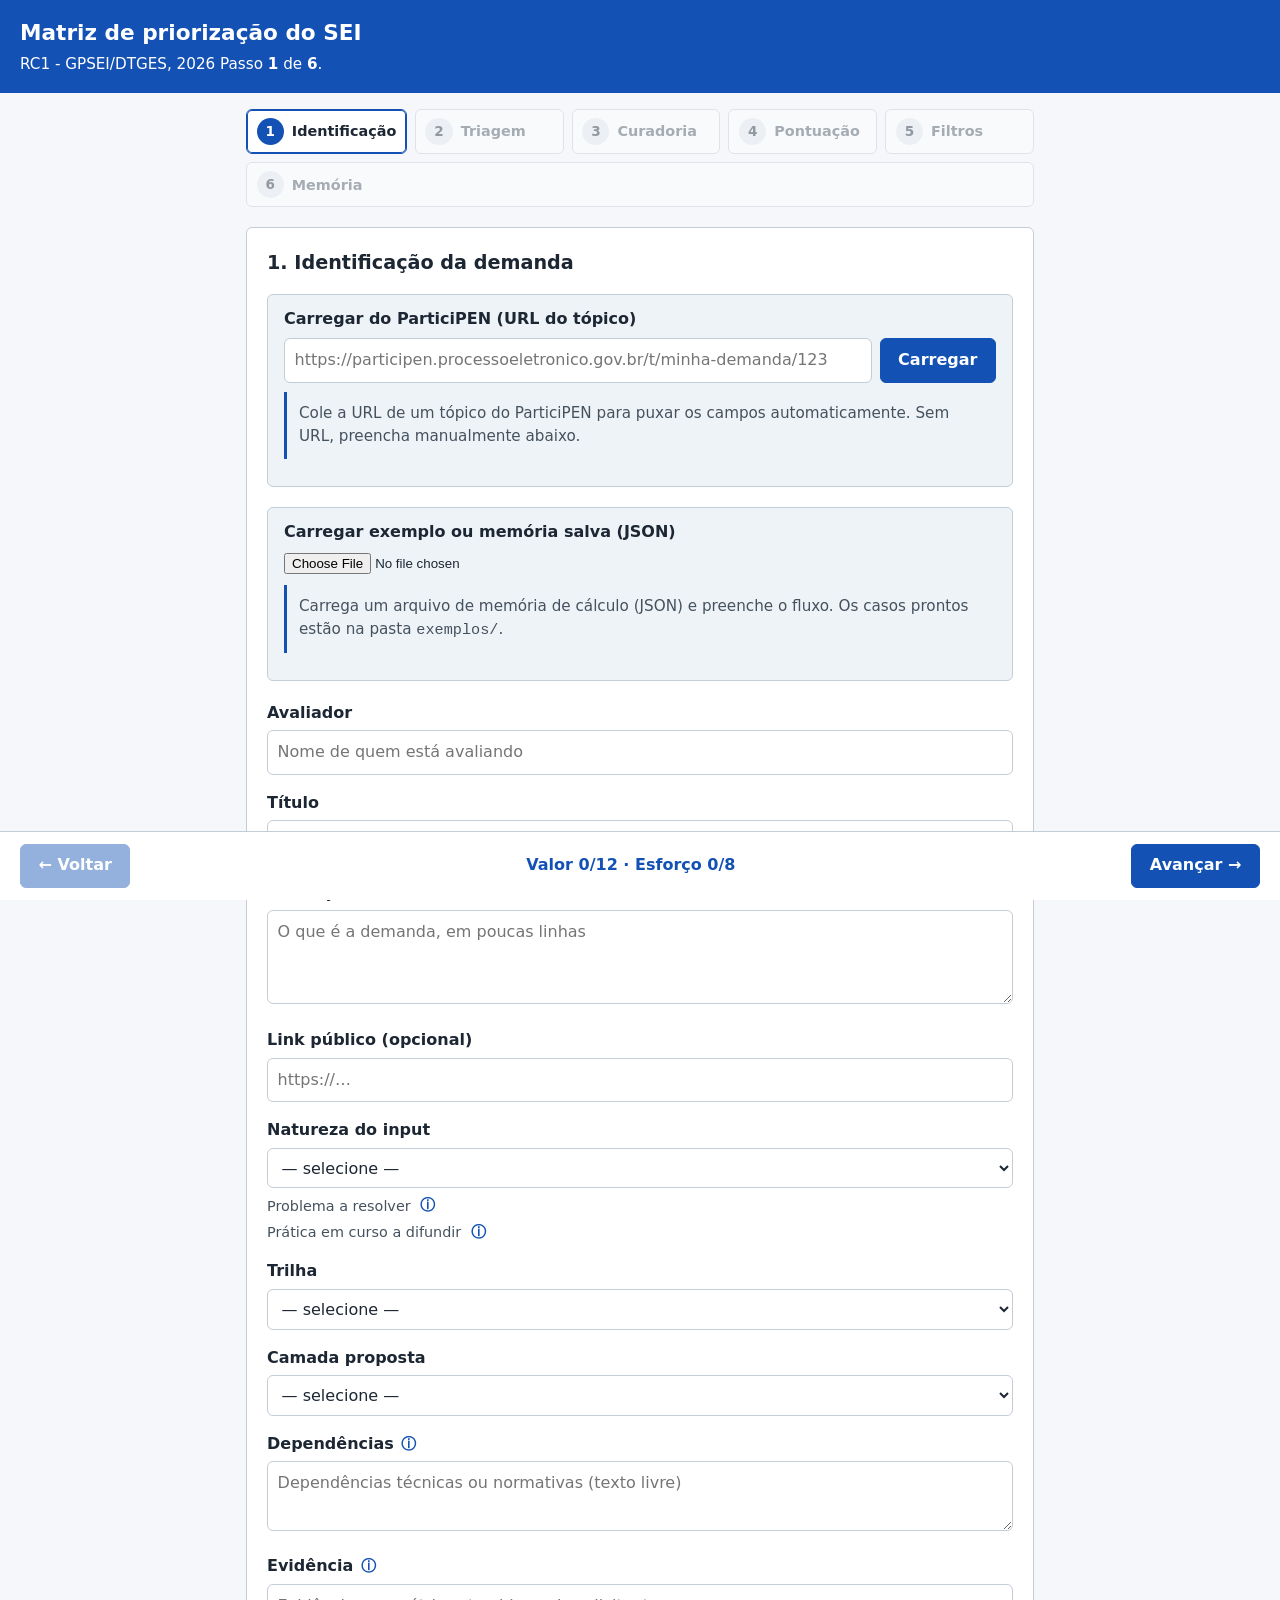
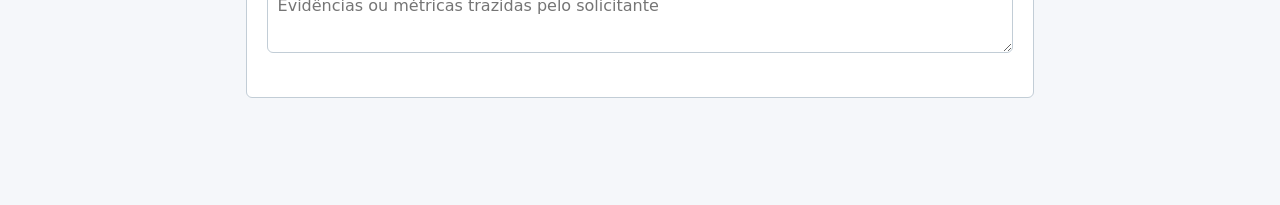
==== commit c53ef375: "Merge pull request #6 from pedrohpms/fix/plotagem-png Plotagem: não embutir SVG no Markdown; adicion" ====
--- a/index.html
+++ b/index.html
@@ -116,7 +116,6 @@
         manda, sem juízo discricionário. Marque os gatilhos acionados — se
         qualquer um for marcado, a demanda fica fora da matriz discricionária
         (encaminhamento direto ao topo da fila), pulando a pontuação.
-        <strong>Se não for ato vinculado, deixe tudo em branco e avance.</strong>
       </p>
       <div id="triagem-gatilhos" class="grupo-checkbox"></div>
       <p id="triagem-aviso" class="aviso alerta" role="status" aria-live="polite" hidden></p>
@@ -141,30 +140,17 @@
     </section>
 
     <!-- ============================================================ -->
-    <!-- PASSO 4 — Avaliação de valor (bloco Valor)                   -->
+    <!-- PASSO 4 — Pontuação dos cinco critérios                      -->
     <!-- ============================================================ -->
     <section class="passo" data-passo="3" hidden>
-      <h2>4. Avaliação de valor</h2>
-      <p class="ajuda">
-        Quanto a demanda entrega de valor — <strong>ordena a fila</strong> (0–12).
-        Escolha um descritor por critério. Subtotal:
-        <strong id="subtotal-valor" class="score-live">0/12</strong>
-      </p>
-      <div id="criterios-valor"></div>
-    </section>
-
-    <!-- ============================================================ -->
-    <!-- PASSO 5 — Avaliação de esforço (bloco Esforço de entrega)    -->
-    <!-- ============================================================ -->
-    <section class="passo" data-passo="4" hidden>
-      <h2>5. Avaliação de esforço</h2>
-      <p class="ajuda">
-        O esforço e o risco de entrega — <strong>orientam o tratamento e
-        desempatam</strong> (menor primeiro; 0–8): complexidade e risco de
-        entrega. Subtotal:
-        <strong id="subtotal-esforco" class="score-live">0/8</strong>
-      </p>
-      <div id="criterios-risco"></div>
+      <h2>4. Pontuação dos critérios</h2>
+      <p class="ajuda">
+        Duas dimensões independentes: <strong>Valor</strong> (0–12, ordena a
+        fila) e <strong>Esforço de entrega</strong> (0–8, orienta o tratamento e
+        desempata — menor esforço primeiro). Atualizado em tempo real:
+        <strong id="score-live" class="score-live">Valor 0/12 · Esforço 0/8</strong>
+      </p>
+      <div id="criterios"></div>
 
       <!-- Override do piso de Complexidade (revelado quando a nota fica abaixo do piso) -->
       <div id="override-complexidade" class="override-box" hidden>
@@ -183,12 +169,30 @@
     </section>
 
     <!-- ============================================================ -->
+    <!-- PASSO 5 — Filtros automáticos                                -->
+    <!-- ============================================================ -->
+    <section class="passo" data-passo="4" hidden>
+      <h2>5. Filtros automáticos</h2>
+      <p class="ajuda">
+        Regra: nota <strong>0</strong> em impacto institucional
+        <strong>E</strong> nota <strong>0</strong> em ganho operacional
+        encerra a demanda como conveniência estritamente local.
+      </p>
+      <ul class="resumo-filtros">
+        <li>Impacto institucional: <strong id="filtro-impacto">—</strong></li>
+        <li>Ganho operacional: <strong id="filtro-ganho">—</strong></li>
+      </ul>
+      <p id="filtro-status" class="aviso neutro" role="status" aria-live="polite">—</p>
+    </section>
+
+    <!-- ============================================================ -->
     <!-- PASSO 6 — Memória de cálculo                                 -->
     <!-- ============================================================ -->
     <section class="passo" data-passo="5" hidden>
       <h2>6. Memória de cálculo</h2>
-
-      <!-- Plotagem valor × esforço (no início do passo). Sob ato vinculado dá lugar ao card. -->
+      <p id="memoria-desfecho" class="aviso" role="status" aria-live="polite" hidden></p>
+
+      <!-- Plotagem valor × esforço. Sob ato vinculado dá lugar ao card. -->
       <div id="plotagem-bloco">
         <h3 class="plotagem-titulo">Plotagem em quadrantes</h3>
         <div id="plotagem-svg" class="plotagem-svg" role="img"
@@ -201,16 +205,13 @@
       </div>
       <div id="plotagem-piso-card" class="piso-card" role="status" hidden></div>
 
-      <p id="memoria-desfecho" class="aviso" role="status" aria-live="polite" hidden></p>
-
-      <p class="ajuda">
-        O texto abaixo (Markdown) é o formato do ParticiPEN — cole-o num tópico.
-        <strong>Copiar para o Planner</strong> copia em formato rico (Microsoft),
-        para colar direto num cartão do Planner; <strong>Baixar JSON</strong>
-        guarda para arquivamento/processamento.
+      <p class="ajuda">
+        Dois formatos com a mesma informação: o Markdown abaixo (para colar no
+        Discourse, já com a plotagem embutida) e o JSON para download
+        (arquivamento/processamento).
       </p>
       <div class="acoes-memoria">
-        <button type="button" id="btn-copiar-planner">Copiar para o Planner</button>
+        <button type="button" id="btn-copiar-md">Copiar markdown</button>
         <button type="button" id="btn-baixar-json">Baixar JSON</button>
         <button type="button" id="btn-regenerar" class="secundario">Regenerar</button>
         <span id="copia-feedback" class="feedback" role="status"></span>
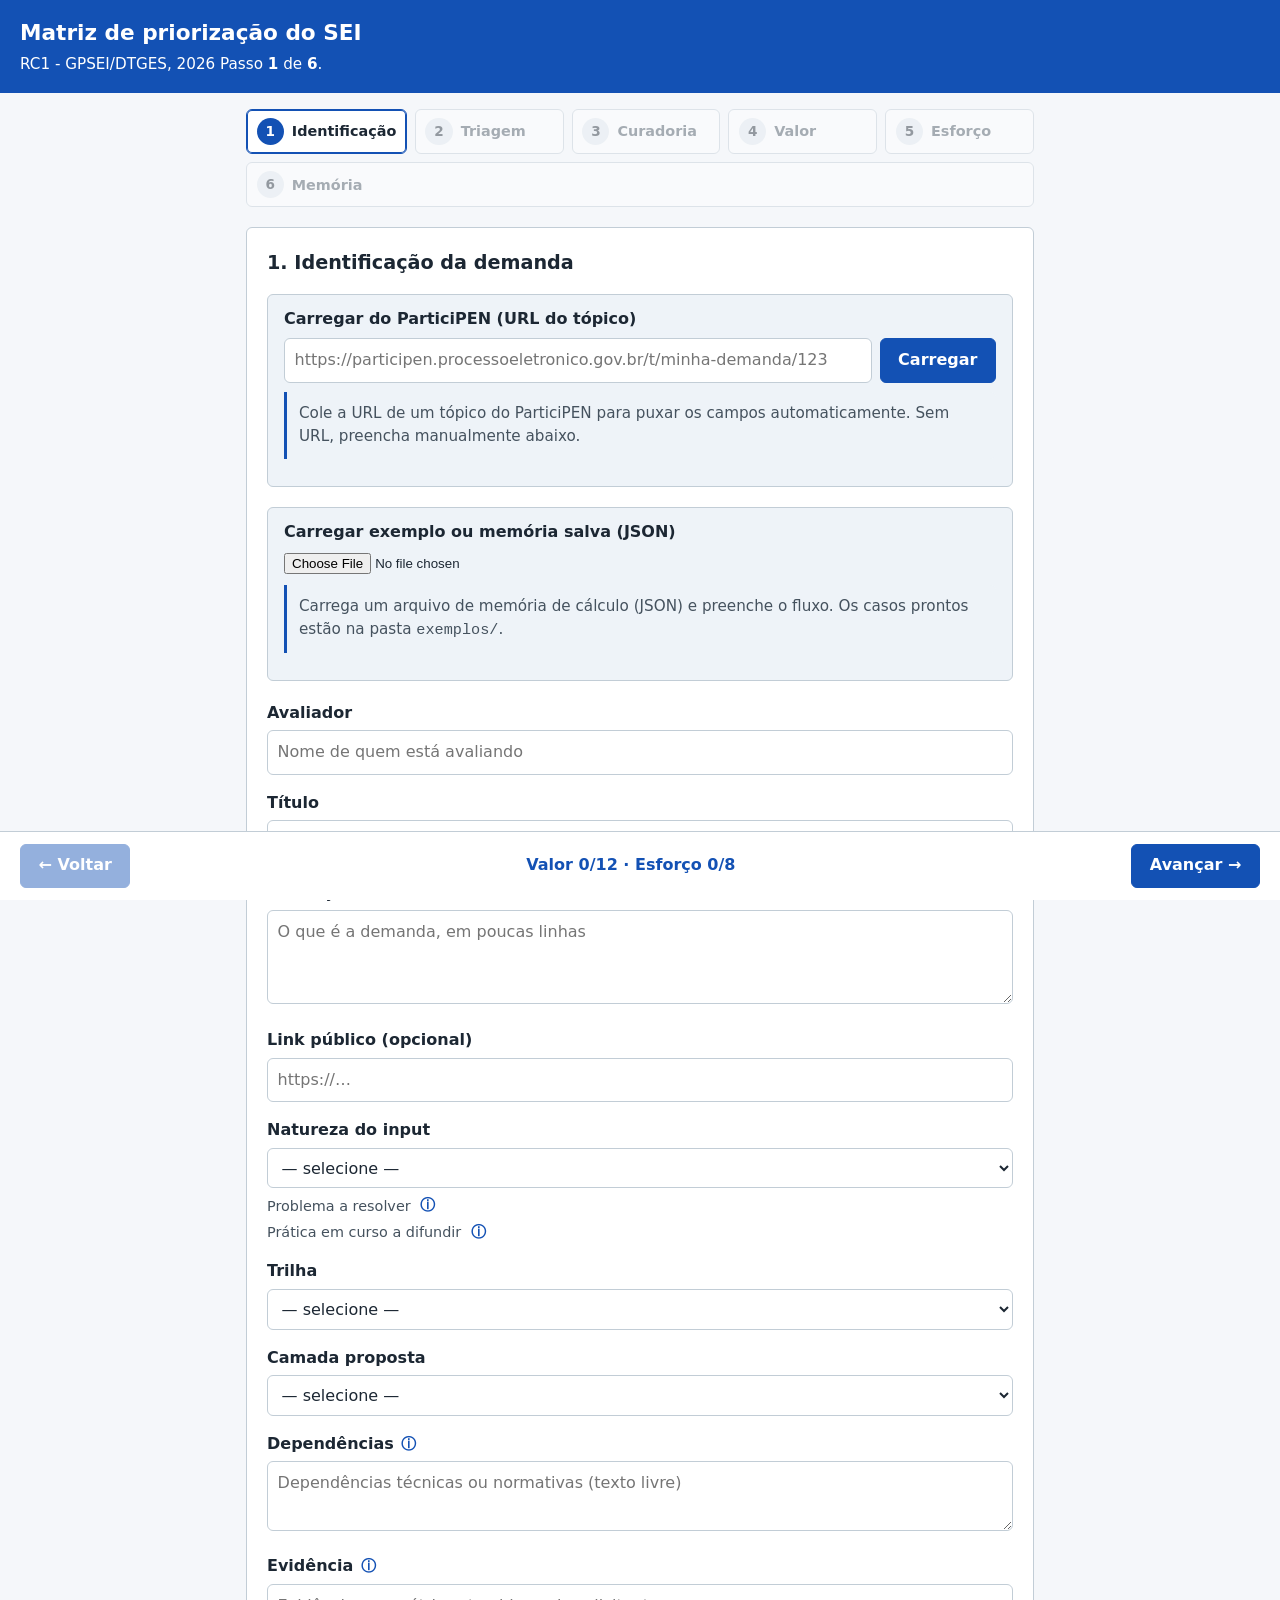
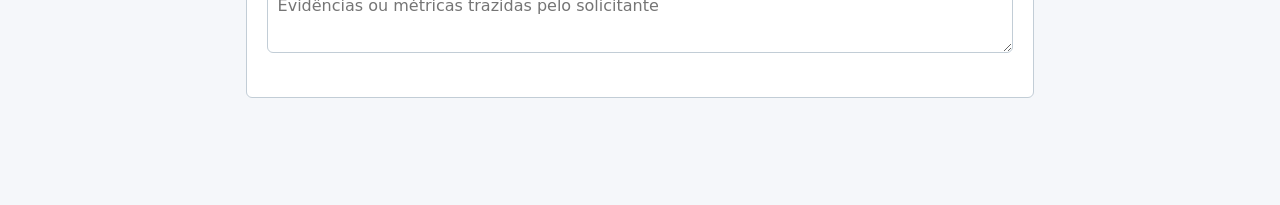
==== commit bd3eb168: "Merge pull request #7 from pedrohpms/fix/reorganiza-fluxo Refina o fluxo: passos valor/risco, remove" ====
--- a/index.html
+++ b/index.html
@@ -116,6 +116,7 @@
         manda, sem juízo discricionário. Marque os gatilhos acionados — se
         qualquer um for marcado, a demanda fica fora da matriz discricionária
         (encaminhamento direto ao topo da fila), pulando a pontuação.
+        <strong>Se não for ato vinculado, deixe tudo em branco e avance.</strong>
       </p>
       <div id="triagem-gatilhos" class="grupo-checkbox"></div>
       <p id="triagem-aviso" class="aviso alerta" role="status" aria-live="polite" hidden></p>
@@ -140,17 +141,30 @@
     </section>
 
     <!-- ============================================================ -->
-    <!-- PASSO 4 — Pontuação dos cinco critérios                      -->
+    <!-- PASSO 4 — Avaliação de valor (bloco Valor)                   -->
     <!-- ============================================================ -->
     <section class="passo" data-passo="3" hidden>
-      <h2>4. Pontuação dos critérios</h2>
-      <p class="ajuda">
-        Duas dimensões independentes: <strong>Valor</strong> (0–12, ordena a
-        fila) e <strong>Esforço de entrega</strong> (0–8, orienta o tratamento e
-        desempata — menor esforço primeiro). Atualizado em tempo real:
-        <strong id="score-live" class="score-live">Valor 0/12 · Esforço 0/8</strong>
-      </p>
-      <div id="criterios"></div>
+      <h2>4. Avaliação de valor</h2>
+      <p class="ajuda">
+        Quanto a demanda entrega de valor — <strong>ordena a fila</strong> (0–12).
+        Escolha um descritor por critério. Subtotal:
+        <strong id="subtotal-valor" class="score-live">0/12</strong>
+      </p>
+      <div id="criterios-valor"></div>
+    </section>
+
+    <!-- ============================================================ -->
+    <!-- PASSO 5 — Avaliação de esforço (bloco Esforço de entrega)    -->
+    <!-- ============================================================ -->
+    <section class="passo" data-passo="4" hidden>
+      <h2>5. Avaliação de esforço</h2>
+      <p class="ajuda">
+        O esforço e o risco de entrega — <strong>orientam o tratamento e
+        desempatam</strong> (menor primeiro; 0–8): complexidade e risco de
+        entrega. Subtotal:
+        <strong id="subtotal-esforco" class="score-live">0/8</strong>
+      </p>
+      <div id="criterios-risco"></div>
 
       <!-- Override do piso de Complexidade (revelado quando a nota fica abaixo do piso) -->
       <div id="override-complexidade" class="override-box" hidden>
@@ -169,30 +183,12 @@
     </section>
 
     <!-- ============================================================ -->
-    <!-- PASSO 5 — Filtros automáticos                                -->
-    <!-- ============================================================ -->
-    <section class="passo" data-passo="4" hidden>
-      <h2>5. Filtros automáticos</h2>
-      <p class="ajuda">
-        Regra: nota <strong>0</strong> em impacto institucional
-        <strong>E</strong> nota <strong>0</strong> em ganho operacional
-        encerra a demanda como conveniência estritamente local.
-      </p>
-      <ul class="resumo-filtros">
-        <li>Impacto institucional: <strong id="filtro-impacto">—</strong></li>
-        <li>Ganho operacional: <strong id="filtro-ganho">—</strong></li>
-      </ul>
-      <p id="filtro-status" class="aviso neutro" role="status" aria-live="polite">—</p>
-    </section>
-
-    <!-- ============================================================ -->
     <!-- PASSO 6 — Memória de cálculo                                 -->
     <!-- ============================================================ -->
     <section class="passo" data-passo="5" hidden>
       <h2>6. Memória de cálculo</h2>
-      <p id="memoria-desfecho" class="aviso" role="status" aria-live="polite" hidden></p>
-
-      <!-- Plotagem valor × esforço. Sob ato vinculado dá lugar ao card. -->
+
+      <!-- Plotagem valor × esforço (no início do passo). Sob ato vinculado dá lugar ao card. -->
       <div id="plotagem-bloco">
         <h3 class="plotagem-titulo">Plotagem em quadrantes</h3>
         <div id="plotagem-svg" class="plotagem-svg" role="img"
@@ -205,13 +201,16 @@
       </div>
       <div id="plotagem-piso-card" class="piso-card" role="status" hidden></div>
 
-      <p class="ajuda">
-        Dois formatos com a mesma informação: o Markdown abaixo (para colar no
-        Discourse, já com a plotagem embutida) e o JSON para download
-        (arquivamento/processamento).
+      <p id="memoria-desfecho" class="aviso" role="status" aria-live="polite" hidden></p>
+
+      <p class="ajuda">
+        O texto abaixo (Markdown) é o formato do ParticiPEN — cole-o num tópico.
+        <strong>Copiar para o Planner</strong> copia em formato rico (Microsoft),
+        para colar direto num cartão do Planner; <strong>Baixar JSON</strong>
+        guarda para arquivamento/processamento.
       </p>
       <div class="acoes-memoria">
-        <button type="button" id="btn-copiar-md">Copiar markdown</button>
+        <button type="button" id="btn-copiar-planner">Copiar para o Planner</button>
         <button type="button" id="btn-baixar-json">Baixar JSON</button>
         <button type="button" id="btn-regenerar" class="secundario">Regenerar</button>
         <span id="copia-feedback" class="feedback" role="status"></span>
